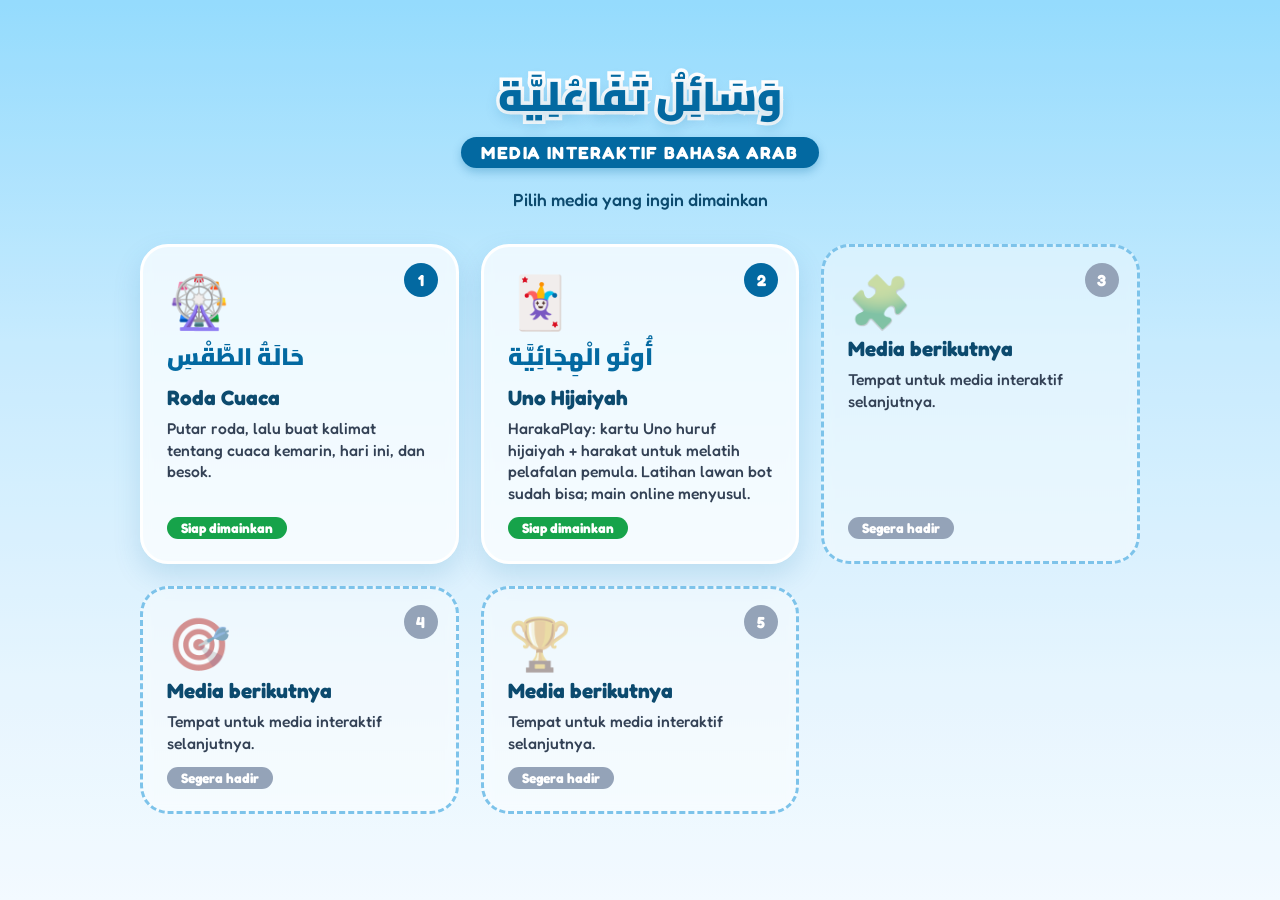
==== index.html @ 485e68a6 "Update versi terbaru" ====
<!DOCTYPE html>
<html lang="id">

<head>
    <meta charset="UTF-8">
    <meta name="viewport" content="width=device-width, initial-scale=1.0">
    <title>Media Interaktif Bahasa Arab</title>
    <link rel="stylesheet" href="assets/css/fonts.css">

    <link rel="stylesheet" href="assets/css/base.css">
    <link rel="stylesheet" href="assets/css/home.css">
</head>

<body>
    <!-- Latar beranda: langit + awan -->
    <div class="page-bg" aria-hidden="true">
        <span class="cloud cloud--1"></span>
        <span class="cloud cloud--2"></span>
        <span class="cloud cloud--3"></span>
    </div>

    <main class="home">
        <header class="home-head">
            <h1>
                <span class="home-ar">وَسَائِلُ تَفَاعُلِيَّة</span>
                <span class="home-title">Media Interaktif Bahasa Arab</span>
            </h1>
            <p class="home-lead">Pilih media yang ingin dimainkan</p>
        </header>

        <!-- Kartu dibuat otomatis dari media-list.js -->
        <section class="grid" id="mediaGrid" aria-label="Daftar media"></section>
    </main>

    <script src="media-list.js"></script>
    <script>
        const STATUS_LABEL = { ready: 'Siap dimainkan', draft: 'Dalam pembuatan', soon: 'Segera hadir' };
        const grid = document.getElementById('mediaGrid');

        MEDIA_LIST.forEach(function (m, i) {
            const isLink = m.href && m.status !== 'soon';
            const card = document.createElement(isLink ? 'a' : 'div');
            card.className = 'card' + (m.status === 'soon' ? ' card--soon' : '');
            if (isLink) card.href = m.href;

            const parts = [];
            parts.push('<span class="card-num">' + (i + 1) + '</span>');
            parts.push('<div class="card-emoji">' + m.emoji + '</div>');
            if (m.ar) parts.push('<div class="card-ar">' + m.ar + '</div>');
            parts.push('<h2 class="card-name">' + m.title + '</h2>');
            parts.push('<p class="card-desc">' + m.desc + '</p>');
            parts.push('<span class="card-tag tag--' + m.status + '">' + STATUS_LABEL[m.status] + '</span>');
            card.innerHTML = parts.join('');

            grid.appendChild(card);
        });
    </script>
</body>

</html>
---- assets/css/fonts.css ----
/* =====================================================
   FONTS.CSS — font yang sudah DIUNDUH ke folder assets/fonts,
   jadi situs tetap tampil benar walau tanpa internet.

   Cairo              : judul, kata Arab utama, gelembung panah
   Scheherazade New   : kalimat kecil di dalam roda (harakat jelas)
   Fredoka            : tulisan Latin / tombol
   (Semua berlisensi SIL Open Font License — lihat LICENSE-*.txt)
   ===================================================== */

@font-face {
  font-family: 'Cairo';
  font-style: normal;
  font-weight: 700;
  font-display: swap;
  src: url('../fonts/cairo-arabic-700-normal.woff2') format('woff2');
  unicode-range: U+0600-06FF,U+0750-077F,U+0870-088E,U+0890-0891,U+0897-08E1,U+08E3-08FF,U+200C-200E,U+2010-2011,U+204F,U+2E41,U+FB50-FDFF,U+FE70-FE74,U+FE76-FEFC;
}

@font-face {
  font-family: 'Cairo';
  font-style: normal;
  font-weight: 700;
  font-display: swap;
  src: url('../fonts/cairo-latin-700-normal.woff2') format('woff2');
  unicode-range: U+0000-00FF,U+0131,U+0152-0153,U+02BB-02BC,U+02C6,U+02DA,U+02DC,U+2000-206F,U+20AC,U+2122,U+2191,U+2193,U+2212,U+2215,U+FEFF,U+FFFD;
}

@font-face {
  font-family: 'Cairo';
  font-style: normal;
  font-weight: 900;
  font-display: swap;
  src: url('../fonts/cairo-arabic-900-normal.woff2') format('woff2');
  unicode-range: U+0600-06FF,U+0750-077F,U+0870-088E,U+0890-0891,U+0897-08E1,U+08E3-08FF,U+200C-200E,U+2010-2011,U+204F,U+2E41,U+FB50-FDFF,U+FE70-FE74,U+FE76-FEFC;
}

@font-face {
  font-family: 'Cairo';
  font-style: normal;
  font-weight: 900;
  font-display: swap;
  src: url('../fonts/cairo-latin-900-normal.woff2') format('woff2');
  unicode-range: U+0000-00FF,U+0131,U+0152-0153,U+02BB-02BC,U+02C6,U+02DA,U+02DC,U+2000-206F,U+20AC,U+2122,U+2191,U+2193,U+2212,U+2215,U+FEFF,U+FFFD;
}

@font-face {
  font-family: 'Fredoka';
  font-style: normal;
  font-weight: 500;
  font-display: swap;
  src: url('../fonts/fredoka-latin-500-normal.woff2') format('woff2');
  unicode-range: U+0000-00FF,U+0131,U+0152-0153,U+02BB-02BC,U+02C6,U+02DA,U+02DC,U+2000-206F,U+20AC,U+2122,U+2191,U+2193,U+2212,U+2215,U+FEFF,U+FFFD;
}

@font-face {
  font-family: 'Scheherazade New';
  font-style: normal;
  font-weight: 500;
  font-display: swap;
  src: url('../fonts/scheherazade-new-arabic-500-normal.woff2') format('woff2');
  unicode-range: U+0600-06FF,U+0750-077F,U+0870-088E,U+0890-0891,U+0897-08E1,U+08E3-08FF,U+200C-200E,U+2010-2011,U+204F,U+2E41,U+FB50-FDFF,U+FE70-FE74,U+FE76-FEFC;
}

@font-face {
  font-family: 'Scheherazade New';
  font-style: normal;
  font-weight: 500;
  font-display: swap;
  src: url('../fonts/scheherazade-new-latin-500-normal.woff2') format('woff2');
  unicode-range: U+0000-00FF,U+0131,U+0152-0153,U+02BB-02BC,U+02C6,U+02DA,U+02DC,U+2000-206F,U+20AC,U+2122,U+2191,U+2193,U+2212,U+2215,U+FEFF,U+FFFD;
}

@font-face {
  font-family: 'Fredoka';
  font-style: normal;
  font-weight: 700;
  font-display: swap;
  src: url('../fonts/fredoka-latin-700-normal.woff2') format('woff2');
  unicode-range: U+0000-00FF,U+0131,U+0152-0153,U+02BB-02BC,U+02C6,U+02DA,U+02DC,U+2000-206F,U+20AC,U+2122,U+2191,U+2193,U+2212,U+2215,U+FEFF,U+FFFD;
}

@font-face {
  font-family: 'Scheherazade New';
  font-style: normal;
  font-weight: 700;
  font-display: swap;
  src: url('../fonts/scheherazade-new-arabic-700-normal.woff2') format('woff2');
  unicode-range: U+0600-06FF,U+0750-077F,U+0870-088E,U+0890-0891,U+0897-08E1,U+08E3-08FF,U+200C-200E,U+2010-2011,U+204F,U+2E41,U+FB50-FDFF,U+FE70-FE74,U+FE76-FEFC;
}

@font-face {
  font-family: 'Scheherazade New';
  font-style: normal;
  font-weight: 700;
  font-display: swap;
  src: url('../fonts/scheherazade-new-latin-700-normal.woff2') format('woff2');
  unicode-range: U+0000-00FF,U+0131,U+0152-0153,U+02BB-02BC,U+02C6,U+02DA,U+02DC,U+2000-206F,U+20AC,U+2122,U+2191,U+2193,U+2212,U+2215,U+FEFF,U+FFFD;
}
---- assets/css/base.css ----
/* =====================================================
   BASE.CSS — gaya dasar yang dipakai SEMUA media interaktif
   (font, warna, latar langit, awan). Satu kali dibuat,
   dipakai ulang oleh setiap media di folder /media/.
   ===================================================== */

:root {
  /* Font */
  --font-ui: 'Fredoka', 'Segoe UI', sans-serif;
  --font-ar: 'Cairo', 'Segoe UI', sans-serif;
  --font-sub: 'Scheherazade New', 'Cairo', serif;

  /* Warna */
  --ink: #0c4a6e;
  --ink-soft: #1e3a8a;
  --brand: #0369a1;
  --card: rgba(255, 255, 255, 0.72);

  /* Foto latar (opsional). Diisi dari style.css masing-masing media. */
  --bg-image: none;
}

*,
*::before,
*::after {
  box-sizing: border-box;
}

html,
body {
  margin: 0;
}

body {
  font-family: var(--font-ui);
  color: var(--ink);
  min-height: 100vh;
  user-select: none;
  -webkit-tap-highlight-color: transparent;
}

/* ---------- Latar belakang ---------- */
/* Urutan lapisan: foto (kalau ada) -> gradasi langit.
   Kalau foto belum ada, otomatis tampil gradasi saja. */
.page-bg {
  position: fixed;
  inset: 0;
  z-index: -1;
  overflow: hidden;
  background:
    var(--bg-image) center / cover no-repeat,
    linear-gradient(180deg, #7dd3fc 0%, #bae6fd 38%, #e0f2fe 75%, #f0f9ff 100%);
}

/* Lapisan putih tipis supaya konten tetap terbaca di atas foto */
.page-bg::after {
  content: "";
  position: absolute;
  inset: 0;
  background: rgba(255, 255, 255, 0.18);
}

/* Awan melayang (murni CSS, tanpa gambar) */
.cloud {
  position: absolute;
  left: -220px;
  width: 140px;
  height: 44px;
  background: #fff;
  border-radius: 999px;
  opacity: 0.75;
  animation: cloud-drift linear infinite;
  z-index: 1;
}

.cloud::before,
.cloud::after {
  content: "";
  position: absolute;
  background: #fff;
  border-radius: 50%;
}

.cloud::before {
  width: 64px;
  height: 64px;
  top: -30px;
  left: 22px;
}

.cloud::after {
  width: 84px;
  height: 84px;
  top: -44px;
  left: 62px;
}

.cloud--1 { top: 10%; animation-duration: 80s; animation-delay: -30s; }
.cloud--2 { top: 38%; animation-duration: 110s; animation-delay: -70s; transform: scale(0.8); opacity: 0.55; }
.cloud--3 { top: 72%; animation-duration: 95s; animation-delay: -10s; transform: scale(1.2); opacity: 0.6; }

@keyframes cloud-drift {
  from { left: -220px; }
  to   { left: 100%; }
}

@media (prefers-reduced-motion: reduce) {
  .cloud { animation: none; left: 12%; }
  .cloud--2 { left: 70%; }
  .cloud--3 { left: 30%; }
}

/* ---------- Tombol kembali ke beranda ---------- */
.btn-back {
  position: fixed;
  top: 14px;
  left: 14px;
  z-index: 50;
  display: inline-flex;
  align-items: center;
  gap: 6px;
  padding: 9px 18px;
  font-family: var(--font-ui);
  font-size: 1.05rem;
  font-weight: 700;
  color: var(--brand);
  text-decoration: none;
  background: #fff;
  border: 3px solid #38bdf8;
  border-radius: 999px;
  box-shadow: 0 6px 14px rgba(3, 105, 161, 0.2);
  transition: transform 0.15s ease, background 0.15s ease;
}

.btn-back:hover { transform: translateX(-2px); background: #f0f9ff; }
.btn-back:focus-visible { outline: 4px solid #fde047; outline-offset: 3px; }

/* ---------- Tombol musik latar (dibuat oleh backsound.js) ---------- */
.btn-sound {
  position: fixed;
  top: 14px;
  right: 14px;
  z-index: 50;
  width: 50px;
  height: 50px;
  padding: 0;
  font-size: 1.5rem;
  line-height: 1;
  cursor: pointer;
  background: #fff;
  border: 3px solid #38bdf8;
  border-radius: 50%;
  box-shadow: 0 6px 14px rgba(3, 105, 161, 0.2);
  transition: transform 0.15s ease;
}

.btn-sound:hover { transform: scale(1.08); }
.btn-sound:focus-visible { outline: 4px solid #fde047; outline-offset: 3px; }

/* Beri ruang di judul supaya tidak tertimpa tombol di layar sempit */
@media (max-width: 700px) {
  body .page-header { padding-top: 66px; }
}
---- assets/css/home.css ----
/* =====================================================
   HOME.CSS — tampilan beranda (kumpulan media)
   ===================================================== */

.home {
  max-width: 1040px;
  margin: 0 auto;
  padding: 44px 20px 60px;
}

.home-head { text-align: center; margin-bottom: 34px; }

.home-ar {
  display: block;
  font-family: var(--font-ar);
  font-weight: 900;
  font-size: 2.6rem;
  line-height: 1.5;
  color: var(--brand);
  -webkit-text-stroke: 7px #fff;
  paint-order: stroke fill;
  text-shadow: 0 6px 14px rgba(3, 105, 161, 0.25);
}

.home-title {
  display: inline-block;
  margin: 4px 0 0;
  padding: 5px 20px;
  font-size: 1.1rem;
  font-weight: 700;
  letter-spacing: 0.08em;
  text-transform: uppercase;
  color: #fff;
  background: var(--brand);
  border-radius: 999px;
  box-shadow: 0 4px 10px rgba(3, 105, 161, 0.3);
}

.home-lead { margin: 16px 0 0; font-size: 1.1rem; }

.grid {
  display: grid;
  grid-template-columns: repeat(auto-fill, minmax(290px, 1fr));
  gap: 22px;
}

.card {
  position: relative;
  display: flex;
  flex-direction: column;
  align-items: flex-start;
  gap: 4px;
  padding: 26px 24px 22px;
  color: inherit;
  text-decoration: none;
  background: var(--card);
  -webkit-backdrop-filter: blur(6px);
  backdrop-filter: blur(6px);
  border: 3px solid #fff;
  border-radius: 28px;
  box-shadow: 0 12px 28px rgba(3, 105, 161, 0.15);
  transition: transform 0.2s ease, box-shadow 0.2s ease;
}

a.card:hover {
  transform: translateY(-5px);
  box-shadow: 0 18px 34px rgba(3, 105, 161, 0.24);
}

a.card:focus-visible { outline: 4px solid #fde047; outline-offset: 3px; }

.card-num {
  position: absolute;
  top: 16px;
  right: 18px;
  width: 34px;
  height: 34px;
  display: grid;
  place-items: center;
  font-weight: 700;
  color: #fff;
  background: var(--brand);
  border-radius: 50%;
}

.card-emoji { font-size: 3.2rem; line-height: 1.1; }

.card-ar {
  font-family: var(--font-ar);
  font-weight: 900;
  font-size: 1.5rem;
  color: var(--brand);
}

.card-name { margin: 2px 0 0; font-size: 1.3rem; }
.card-desc { margin: 4px 0 8px; font-size: 0.98rem; line-height: 1.4; color: #334155; }

.card-tag {
  margin-top: auto;
  padding: 3px 14px;
  font-size: 0.85rem;
  font-weight: 700;
  color: #fff;
  border-radius: 999px;
}

.tag--ready { background: #16a34a; }
.tag--draft { background: #d97706; }
.tag--soon  { background: #94a3b8; }

/* Slot kosong (belum ada media) */
.card--soon {
  cursor: default;
  background: rgba(255, 255, 255, 0.45);
  border: 3px dashed #7dc3ea;
  box-shadow: none;
}

.card--soon .card-emoji { opacity: 0.55; filter: grayscale(0.4); }
.card--soon .card-num { background: #94a3b8; }
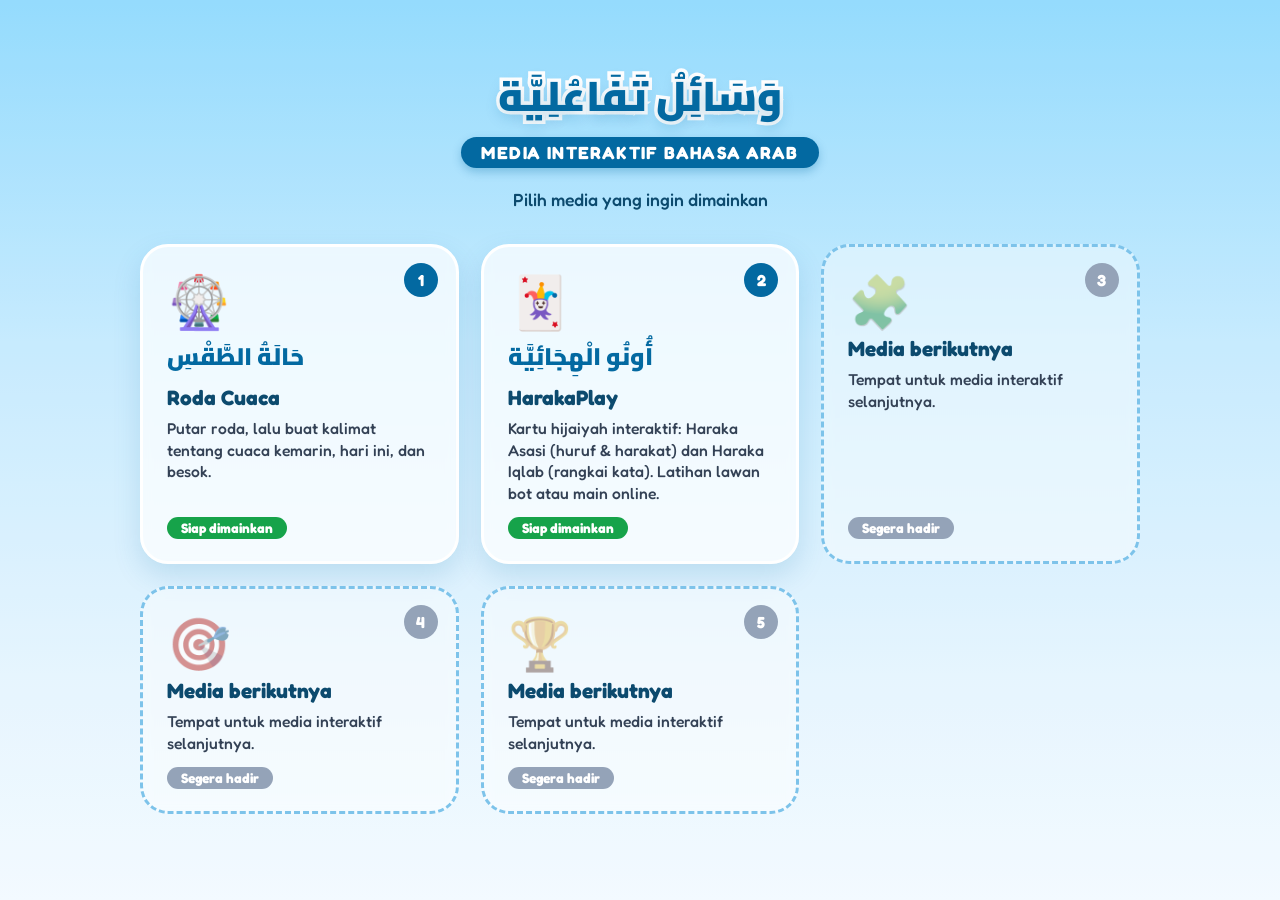
==== commit d686cad7: "tambah haraka syadid" ====
--- a/index.html
+++ b/index.html
@@ -57,4 +57,4 @@
     </script>
 </body>
 
-</html>
+</html>
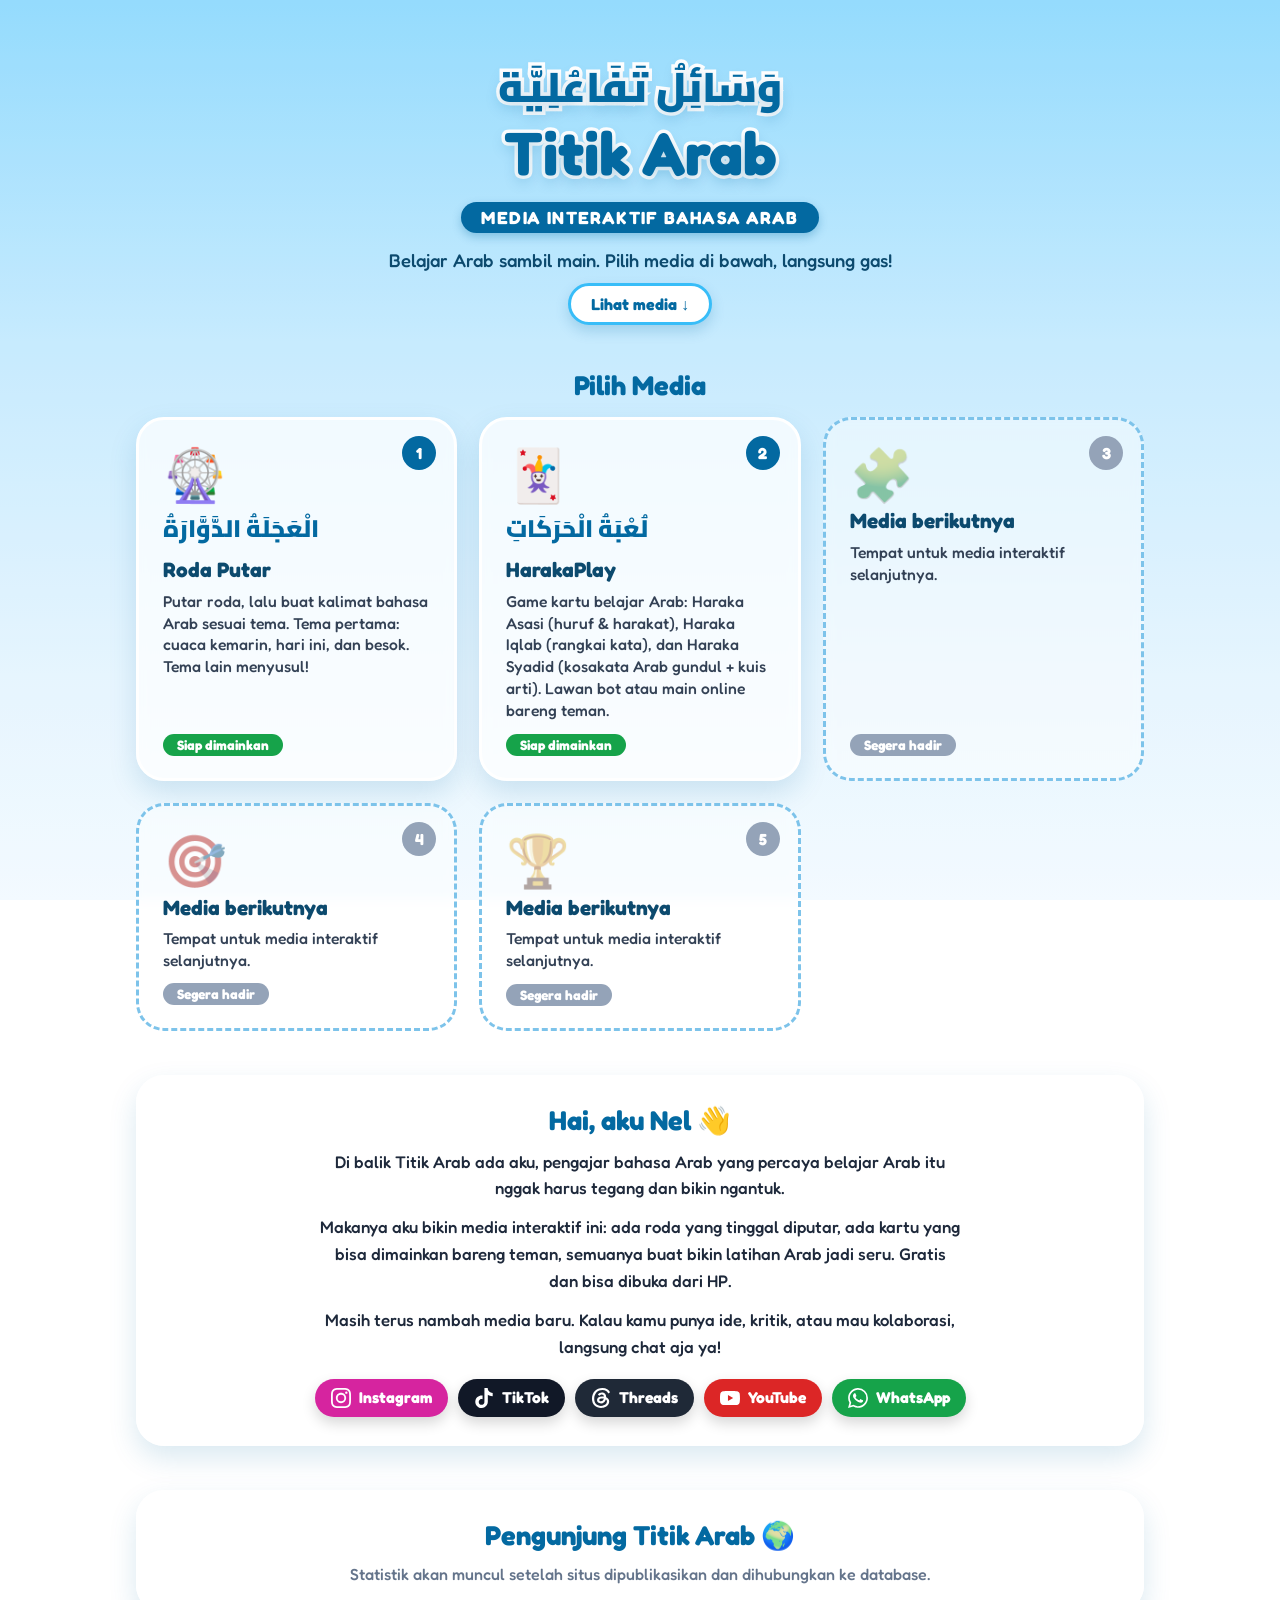
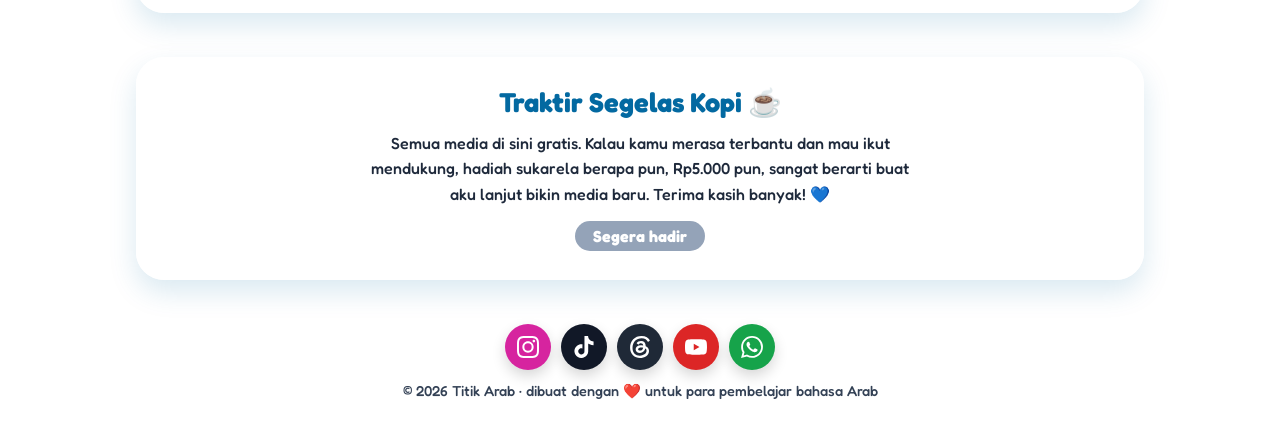
==== commit 8cfe6d07: "update all" ====
--- a/index.html
+++ b/index.html
@@ -4,9 +4,14 @@
 <head>
     <meta charset="UTF-8">
     <meta name="viewport" content="width=device-width, initial-scale=1.0">
-    <title>Media Interaktif Bahasa Arab</title>
+    <title>Titik Arab — Media Interaktif Bahasa Arab</title>
+    <meta name="description"
+        content="Media interaktif belajar bahasa Arab: roda putar dan kartu hijaiyah HarakaPlay. Gratis, bisa dibuka dari HP.">
+    <meta property="og:title" content="Titik Arab — Media Interaktif Bahasa Arab">
+    <meta property="og:description"
+        content="Belajar Arab sambil main: roda putar, kartu hijaiyah, dan lainnya. Gratis!">
+    <meta property="og:type" content="website">
     <link rel="stylesheet" href="assets/css/fonts.css">
-
     <link rel="stylesheet" href="assets/css/base.css">
     <link rel="stylesheet" href="assets/css/home.css">
 </head>
@@ -20,41 +25,56 @@
     </div>
 
     <main class="home">
+
+        <!-- ===== Kepala ===== -->
         <header class="home-head">
             <h1>
                 <span class="home-ar">وَسَائِلُ تَفَاعُلِيَّة</span>
+                <span class="home-brand">Titik Arab</span>
                 <span class="home-title">Media Interaktif Bahasa Arab</span>
             </h1>
-            <p class="home-lead">Pilih media yang ingin dimainkan</p>
+            <p class="home-lead">Belajar Arab sambil main. Pilih media di bawah, langsung gas!</p>
+            <a class="home-skip" href="#media">Lihat media ↓</a>
         </header>
 
-        <!-- Kartu dibuat otomatis dari media-list.js -->
-        <section class="grid" id="mediaGrid" aria-label="Daftar media"></section>
+        <!-- ===== Daftar media (dibuat otomatis dari media-list.js) ===== -->
+        <section id="media" class="block" aria-labelledby="mediaTitle">
+            <h2 class="block-title" id="mediaTitle">Pilih Media</h2>
+            <div class="grid" id="mediaGrid"></div>
+        </section>
+
+        <!-- ===== Tentang ===== -->
+        <section class="block panel about" aria-labelledby="aboutTitle">
+            <h2 class="block-title" id="aboutTitle"></h2>
+            <div class="about__text" id="aboutText"></div>
+            <div class="social-row" id="socialRow"></div>
+        </section>
+
+        <!-- ===== Statistik kunjungan ===== -->
+        <section class="block panel stats" id="stats" aria-labelledby="statsTitle">
+            <h2 class="block-title" id="statsTitle">Pengunjung Titik Arab 🌍</h2>
+            <div id="statsBody">
+                <p class="stats__none">Memuat…</p>
+            </div>
+        </section>
+
+        <!-- ===== Dukungan sukarela ===== -->
+        <section class="block panel support" aria-labelledby="supportTitle">
+            <h2 class="block-title" id="supportTitle"></h2>
+            <p class="support__text" id="supportText"></p>
+            <div class="support__actions" id="supportActions"></div>
+        </section>
+
+        <!-- ===== Kaki halaman ===== -->
+        <footer class="foot">
+            <div class="social-row social-row--icons" id="footSocial"></div>
+            <p>© <span id="year"></span> Titik Arab · dibuat dengan ❤️ untuk para pembelajar bahasa Arab</p>
+        </footer>
     </main>
 
     <script src="media-list.js"></script>
-    <script>
-        const STATUS_LABEL = { ready: 'Siap dimainkan', draft: 'Dalam pembuatan', soon: 'Segera hadir' };
-        const grid = document.getElementById('mediaGrid');
-
-        MEDIA_LIST.forEach(function (m, i) {
-            const isLink = m.href && m.status !== 'soon';
-            const card = document.createElement(isLink ? 'a' : 'div');
-            card.className = 'card' + (m.status === 'soon' ? ' card--soon' : '');
-            if (isLink) card.href = m.href;
-
-            const parts = [];
-            parts.push('<span class="card-num">' + (i + 1) + '</span>');
-            parts.push('<div class="card-emoji">' + m.emoji + '</div>');
-            if (m.ar) parts.push('<div class="card-ar">' + m.ar + '</div>');
-            parts.push('<h2 class="card-name">' + m.title + '</h2>');
-            parts.push('<p class="card-desc">' + m.desc + '</p>');
-            parts.push('<span class="card-tag tag--' + m.status + '">' + STATUS_LABEL[m.status] + '</span>');
-            card.innerHTML = parts.join('');
-
-            grid.appendChild(card);
-        });
-    </script>
+    <script src="site-config.js"></script>
+    <script src="assets/js/home.js"></script>
 </body>
 
 </html>
--- a/assets/css/home.css
+++ b/assets/css/home.css
@@ -5,16 +5,17 @@
 .home {
   max-width: 1040px;
   margin: 0 auto;
-  padding: 44px 20px 60px;
+  padding: 56px 16px 40px;
 }
 
 .home-head { text-align: center; margin-bottom: 34px; }
+.home-head h1 { margin: 0; }
 
 .home-ar {
   display: block;
   font-family: var(--font-ar);
   font-weight: 900;
-  font-size: 2.6rem;
+  font-size: clamp(1.8rem, 7vw, 2.6rem);
   line-height: 1.5;
   color: var(--brand);
   -webkit-text-stroke: 7px #fff;
@@ -118,3 +119,145 @@
 
 .card--soon .card-emoji { opacity: 0.55; filter: grayscale(0.4); }
 .card--soon .card-num { background: #94a3b8; }
+
+
+/* =====================================================
+   BERANDA BARU: merek, blok, tentang, statistik, dukungan, kaki
+   ===================================================== */
+.home-brand {
+  display: block;
+  margin: 2px 0 6px;
+  font-family: var(--font-ui);
+  font-weight: 700;
+  font-size: clamp(2.4rem, 11vw, 3.8rem);
+  line-height: 1.1;
+  color: var(--brand);
+  -webkit-text-stroke: 7px #fff;
+  paint-order: stroke fill;
+  text-shadow: 0 6px 14px rgba(3, 105, 161, 0.25);
+}
+.home-title { font-size: clamp(0.8rem, 3vw, 1.1rem); }
+.home-lead { margin: 16px auto 0; max-width: 520px; font-size: clamp(1rem, 3.8vw, 1.15rem); font-weight: 500; }
+.home-skip {
+  display: inline-block;
+  margin-top: 12px;
+  padding: 8px 20px;
+  font-weight: 700;
+  color: var(--brand);
+  text-decoration: none;
+  background: #fff;
+  border: 3px solid #38bdf8;
+  border-radius: 999px;
+  box-shadow: 0 6px 14px rgba(3, 105, 161, 0.2);
+  transition: transform 0.15s ease;
+}
+.home-skip:hover { transform: translateY(-2px); }
+.home-skip:focus-visible { outline: 4px solid #fde047; outline-offset: 3px; }
+
+.block { margin-top: 44px; scroll-margin-top: 20px; }
+.block-title {
+  margin: 0 0 16px;
+  font-size: clamp(1.3rem, 5vw, 1.7rem);
+  text-align: center;
+  color: var(--brand);
+}
+.panel {
+  padding: 26px 22px;
+  background: var(--card);
+  -webkit-backdrop-filter: blur(6px);
+  backdrop-filter: blur(6px);
+  border: 3px solid #fff;
+  border-radius: 28px;
+  box-shadow: 0 12px 28px rgba(3, 105, 161, 0.15);
+}
+.panel .block-title { margin-bottom: 12px; }
+
+/* Tentang */
+.about__text { max-width: 640px; margin: 0 auto; text-align: center; }
+.about__text p { margin: 0 0 12px; font-size: 1.05rem; line-height: 1.6; color: #1e293b; user-select: text; }
+
+/* Tombol sosial */
+.social-row { display: flex; flex-wrap: wrap; justify-content: center; gap: 10px; margin-top: 18px; }
+.soc {
+  display: inline-flex;
+  align-items: center;
+  gap: 8px;
+  padding: 9px 16px;
+  font-weight: 700;
+  font-size: 0.98rem;
+  color: #fff;
+  text-decoration: none;
+  background: var(--c, var(--brand));
+  border-radius: 999px;
+  box-shadow: 0 6px 14px rgba(0, 0, 0, 0.16);
+  transition: transform 0.15s ease, filter 0.15s ease;
+}
+.soc svg { width: 20px; height: 20px; flex: none; }
+.soc:hover { transform: translateY(-3px); filter: brightness(1.07); }
+.soc:focus-visible { outline: 4px solid #fde047; outline-offset: 3px; }
+.soc--instagram { --c: #d6249f; }
+.soc--tiktok { --c: #111827; }
+.soc--threads { --c: #1f2937; }
+.soc--youtube { --c: #dc2626; }
+.soc--whatsapp { --c: #16a34a; }
+.social-row--icons .soc { width: 46px; height: 46px; padding: 0; justify-content: center; }
+.social-row--icons .soc svg { width: 22px; height: 22px; }
+
+/* Statistik */
+.stats__total { display: flex; flex-direction: column; align-items: center; margin-bottom: 14px; }
+.stats__num { font-size: clamp(2.2rem, 9vw, 3rem); font-weight: 700; line-height: 1.1; color: var(--brand); }
+.stats__lbl { font-weight: 600; color: #475569; }
+.stats__none { margin: 0; text-align: center; color: #64748b; }
+.flags { list-style: none; margin: 0 auto; padding: 0; max-width: 560px; display: grid; gap: 8px; }
+.flag {
+  display: grid;
+  grid-template-columns: 34px minmax(70px, 130px) 1fr auto;
+  align-items: center;
+  gap: 10px;
+  font-size: 0.98rem;
+}
+.flag__img { display: grid; place-items: center; font-size: 0.8rem; font-weight: 700; }
+.flag__img img { display: block; border-radius: 3px; box-shadow: 0 1px 4px rgba(0, 0, 0, 0.3); }
+.flag__name { font-weight: 600; overflow: hidden; text-overflow: ellipsis; white-space: nowrap; }
+.flag__bar { height: 12px; background: rgba(3, 105, 161, 0.12); border-radius: 999px; overflow: hidden; }
+.flag__bar i { display: block; height: 100%; background: linear-gradient(90deg, #38bdf8, #0369a1); border-radius: 999px; }
+.flag__n { font-weight: 700; min-width: 3ch; text-align: right; }
+
+/* Dukungan */
+.support__text { max-width: 560px; margin: 0 auto 14px; text-align: center; line-height: 1.6; color: #1e293b; }
+.support__actions { display: flex; flex-wrap: wrap; justify-content: center; align-items: center; gap: 14px; }
+.btn {
+  display: inline-block;
+  padding: 12px 26px;
+  font-family: var(--font-ui);
+  font-size: 1.1rem;
+  font-weight: 700;
+  color: #fff;
+  text-decoration: none;
+  background: linear-gradient(to bottom, #f472b6, #db2777);
+  border: none;
+  border-bottom: 4px solid #9d174d;
+  border-radius: 999px;
+  cursor: pointer;
+  box-shadow: 0 8px 18px rgba(219, 39, 119, 0.3);
+}
+.btn:hover { filter: brightness(1.06); }
+.btn:focus-visible { outline: 4px solid #fde047; outline-offset: 3px; }
+.btn--small { padding: 6px 16px; font-size: 0.9rem; background: var(--brand); border-bottom-color: #075985; box-shadow: none; }
+.qris { margin: 0; text-align: center; }
+.qris img { display: block; width: min(240px, 70vw); height: auto; background: #fff; padding: 10px; border-radius: 18px; box-shadow: 0 8px 18px rgba(0, 0, 0, 0.15); }
+.qris figcaption { margin-top: 6px; font-size: 0.85rem; color: #475569; }
+.rek { display: flex; align-items: center; gap: 10px; flex-wrap: wrap; justify-content: center; padding: 8px 14px; background: #fff; border-radius: 16px; }
+.rek__text { font-weight: 600; user-select: text; }
+.soon-pill { padding: 5px 18px; font-weight: 700; color: #fff; background: #94a3b8; border-radius: 999px; }
+
+/* Kaki halaman */
+.foot { margin-top: 44px; text-align: center; font-size: 0.9rem; color: #334155; }
+.foot .social-row { margin: 0 0 12px; }
+.foot p { margin: 0; }
+
+@media (max-width: 480px) {
+  .panel { padding: 22px 16px; }
+  .flag { grid-template-columns: 30px minmax(60px, 100px) 1fr auto; gap: 8px; font-size: 0.92rem; }
+  .soc { padding: 8px 13px; font-size: 0.92rem; }
+}
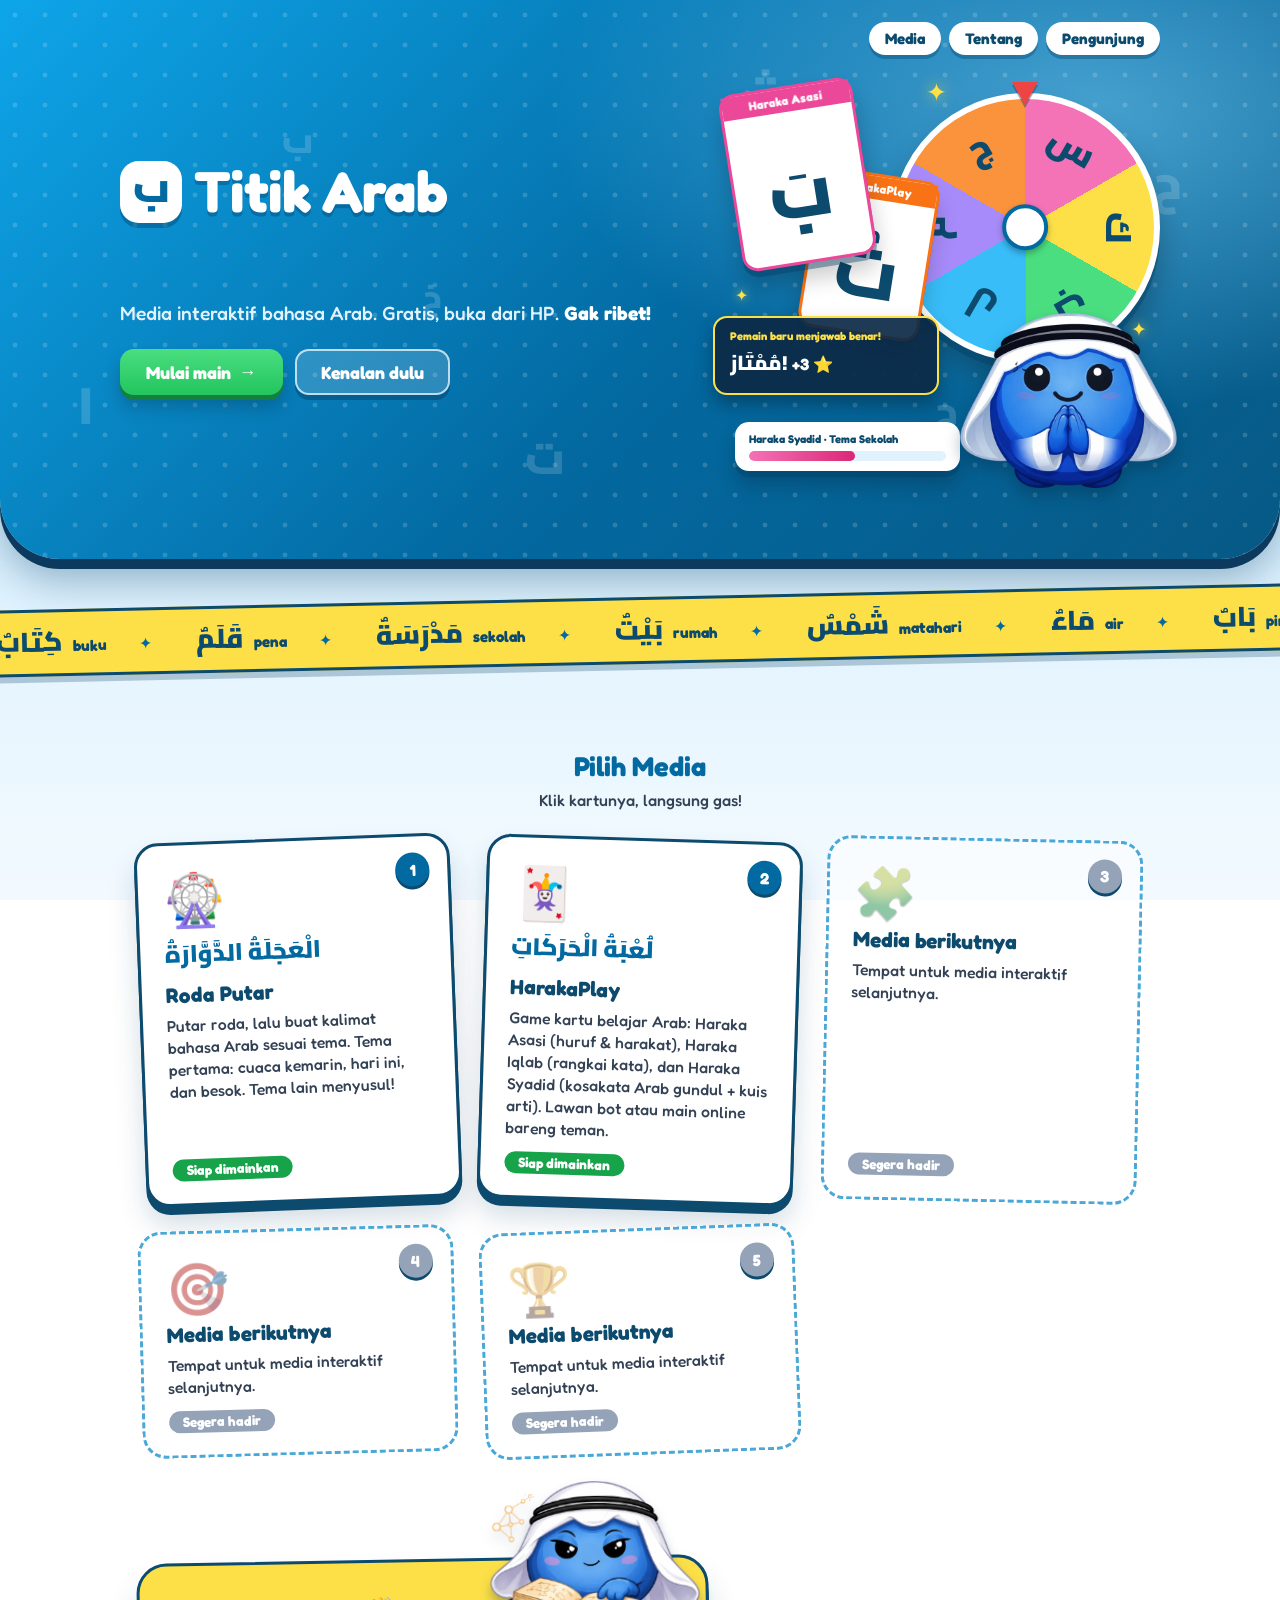
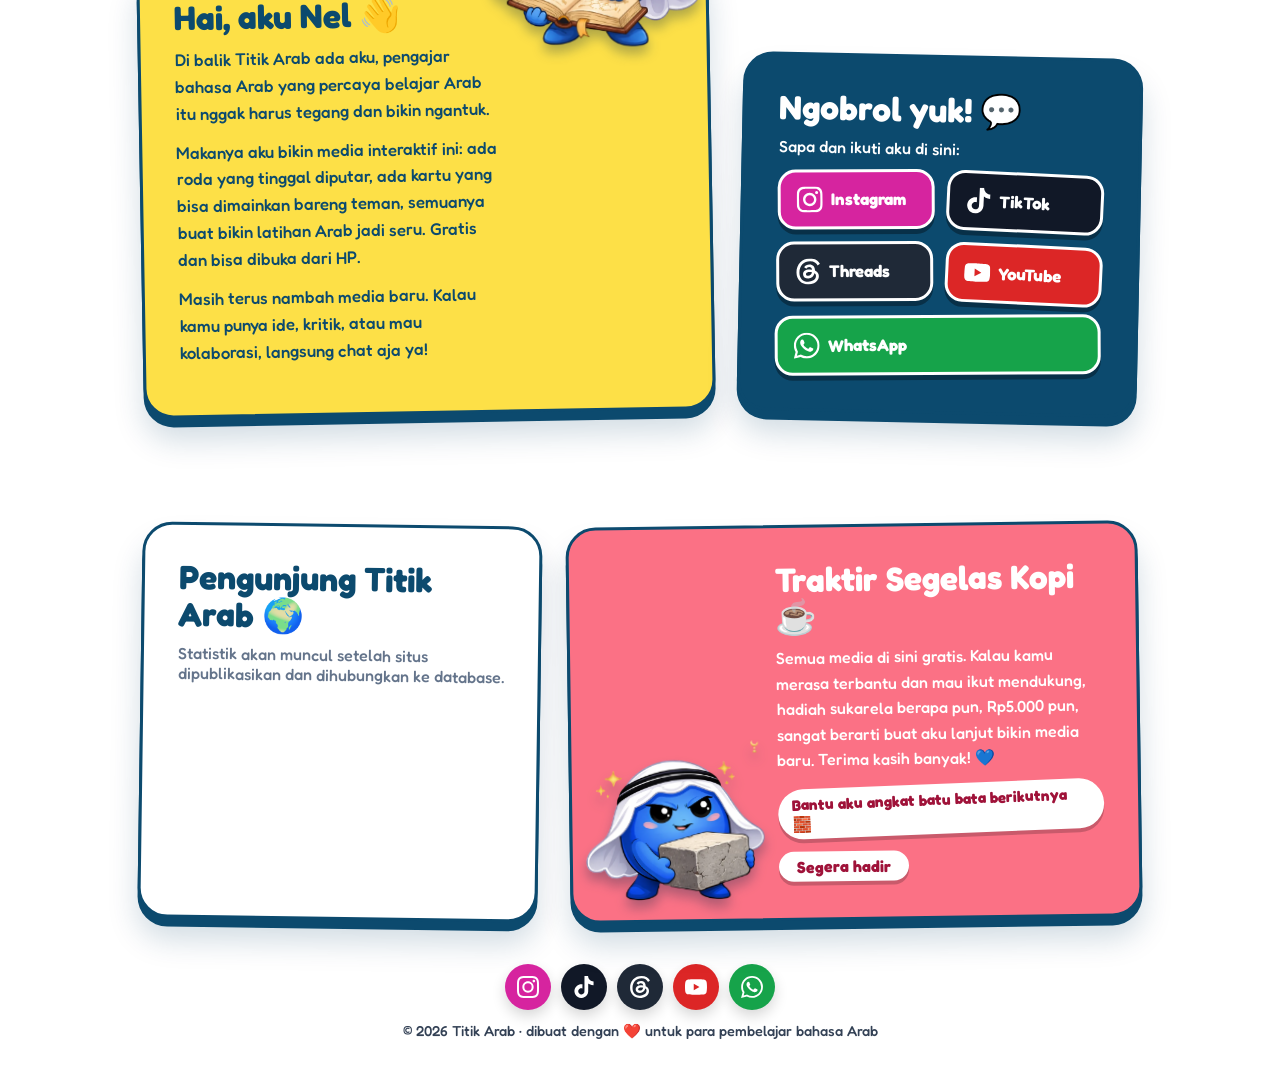
==== commit cbcad72b: "bento dan maskot" ====
--- a/index.html
+++ b/index.html
@@ -5,12 +5,12 @@
     <meta charset="UTF-8">
     <meta name="viewport" content="width=device-width, initial-scale=1.0">
     <title>Titik Arab — Media Interaktif Bahasa Arab</title>
-    <meta name="description"
-        content="Media interaktif belajar bahasa Arab: roda putar dan kartu hijaiyah HarakaPlay. Gratis, bisa dibuka dari HP.">
+    <meta name="description" content="Media interaktif belajar bahasa Arab: roda putar dan kartu hijaiyah HarakaPlay. Gratis, bisa dibuka dari HP.">
     <meta property="og:title" content="Titik Arab — Media Interaktif Bahasa Arab">
-    <meta property="og:description"
-        content="Belajar Arab sambil main: roda putar, kartu hijaiyah, dan lainnya. Gratis!">
+    <meta property="og:description" content="Belajar Arab sambil main: roda putar, kartu hijaiyah, dan lainnya. Gratis!">
     <meta property="og:type" content="website">
+    <meta name="theme-color" content="#0369a1">
+    <script>document.documentElement.classList.add('js');</script>
     <link rel="stylesheet" href="assets/css/fonts.css">
     <link rel="stylesheet" href="assets/css/base.css">
     <link rel="stylesheet" href="assets/css/home.css">
@@ -24,46 +24,147 @@
         <span class="cloud cloud--3"></span>
     </div>
 
+    <!-- ===================== HERO ===================== -->
+    <header class="hero" id="top">
+        <div class="hero__dots" aria-hidden="true"></div>
+        <div class="hero__letters" aria-hidden="true">
+            <span style="--x:6%;--y:68%;--s:3.2rem;--t:19s;--dl:-3s">ا</span>
+            <span style="--x:22%;--y:22%;--s:2.2rem;--t:23s;--dl:-9s">ب</span>
+            <span style="--x:41%;--y:78%;--s:2.8rem;--t:21s;--dl:-14s">ت</span>
+            <span style="--x:58%;--y:12%;--s:3.4rem;--t:26s;--dl:-6s">ث</span>
+            <span style="--x:73%;--y:70%;--s:2.4rem;--t:20s;--dl:-11s">ج</span>
+            <span style="--x:90%;--y:28%;--s:3rem;--t:24s;--dl:-2s">ح</span>
+            <span style="--x:33%;--y:50%;--s:2rem;--t:28s;--dl:-17s">خ</span>
+        </div>
+
+        <nav class="hero__nav" aria-label="Menu utama">
+            <a href="#media">Media</a>
+            <a href="#tentang">Tentang</a>
+            <a href="#stats" class="hero__nav-stat">Pengunjung</a>
+        </nav>
+
+        <div class="hero__inner">
+            <div class="hero__copy">
+                <h1 class="brand">
+                    <span class="brand__mark" aria-hidden="true">
+                        <span class="brand__letter">ب</span>
+                    </span>
+                    <span class="brand__name">Titik Arab</span>
+                    <span class="sr-only"> — Media Interaktif Bahasa Arab</span>
+                </h1>
+
+                <p class="rot" aria-label="Belajar Arab sambil main. Putar roda, bikin kalimat. Tantang bot atau teman.">
+                    <span aria-hidden="true">Belajar Arab sambil main...</span>
+                    <span aria-hidden="true">Putar roda, bikin kalimat...</span>
+                    <span aria-hidden="true">Tantang bot atau teman...</span>
+                </p>
+                <p class="hero__sub">Media interaktif bahasa Arab. Gratis, buka dari HP. <b>Gak ribet!</b></p>
+
+                <div class="hero__cta">
+                    <a class="cta" href="#media">Mulai main <span aria-hidden="true">→</span></a>
+                    <a class="cta cta--ghost" href="#tentang">Kenalan dulu</a>
+                </div>
+            </div>
+
+            <!-- Panggung ilustrasi yang melayang (hiasan saja) -->
+            <div class="stage" id="stage" aria-hidden="true">
+
+                <div class="px px--card2" style="--d:10">
+                    <div class="fl" style="--dur:6.5s;--dl:-1s">
+                        <div class="gcard gcard--orange"><i>HarakaPlay</i><b>تُ</b></div>
+                    </div>
+                </div>
+
+                <div class="px px--card1" style="--d:18">
+                    <div class="fl" style="--dur:5.5s;--dl:-3s">
+                        <div class="gcard gcard--pink"><i>Haraka Asasi</i><b>بَ</b></div>
+                    </div>
+                </div>
+
+                <div class="px px--wheel" style="--d:26">
+                    <div class="fl" style="--dur:7s">
+                        <div class="wheelbox">
+                            <span class="wheelbox__ptr"></span>
+                            <div class="wheelbox__disc">
+                                <span style="--i:0">س</span><span style="--i:1">ك</span><span style="--i:2">ب</span>
+                                <span style="--i:3">ل</span><span style="--i:4">م</span><span style="--i:5">ج</span>
+                            </div>
+                            <span class="wheelbox__hub"></span>
+                        </div>
+                    </div>
+                </div>
+
+                <div class="px px--toast" style="--d:30">
+                    <div class="fl" style="--dur:6s;--dl:-2s">
+                        <div class="toast"><small>Pemain baru menjawab benar!</small><span><b lang="ar">مُمْتَاز!</b> +3 ⭐</span></div>
+                    </div>
+                </div>
+
+                <div class="px px--prog" style="--d:34">
+                    <div class="fl" style="--dur:5s;--dl:-4s">
+                        <div class="prog"><small>Haraka Syadid · Tema Sekolah</small><span class="prog__bar"><i></i></span></div>
+                    </div>
+                </div>
+
+                <div class="px px--mascot" style="--d:40">
+                    <div class="fl" style="--dur:4.2s">
+                        <img class="mascot" src="assets/img/maskot-salam.webp" alt="" width="620" height="500">
+                    </div>
+                </div>
+
+                <span class="spark spark--1">✦</span>
+                <span class="spark spark--2">✦</span>
+                <span class="spark spark--3">✦</span>
+            </div>
+        </div>
+    </header>
+
+    <!-- ===================== PITA KATA (berjalan) ===================== -->
+    <div class="ribbon" aria-hidden="true">
+        <div class="ribbon__track" id="ribbonTrack"></div>
+    </div>
+
     <main class="home">
-
-        <!-- ===== Kepala ===== -->
-        <header class="home-head">
-            <h1>
-                <span class="home-ar">وَسَائِلُ تَفَاعُلِيَّة</span>
-                <span class="home-brand">Titik Arab</span>
-                <span class="home-title">Media Interaktif Bahasa Arab</span>
-            </h1>
-            <p class="home-lead">Belajar Arab sambil main. Pilih media di bawah, langsung gas!</p>
-            <a class="home-skip" href="#media">Lihat media ↓</a>
-        </header>
 
         <!-- ===== Daftar media (dibuat otomatis dari media-list.js) ===== -->
         <section id="media" class="block" aria-labelledby="mediaTitle">
-            <h2 class="block-title" id="mediaTitle">Pilih Media</h2>
+            <h2 class="block-title reveal" id="mediaTitle">Pilih Media</h2>
+            <p class="block-sub reveal">Klik kartunya, langsung gas!</p>
             <div class="grid" id="mediaGrid"></div>
         </section>
 
-        <!-- ===== Tentang ===== -->
-        <section class="block panel about" aria-labelledby="aboutTitle">
-            <h2 class="block-title" id="aboutTitle"></h2>
-            <div class="about__text" id="aboutText"></div>
-            <div class="social-row" id="socialRow"></div>
-        </section>
+        <!-- ===== Kenalan: kotak-kotak bento ===== -->
+        <div class="bento">
 
-        <!-- ===== Statistik kunjungan ===== -->
-        <section class="block panel stats" id="stats" aria-labelledby="statsTitle">
-            <h2 class="block-title" id="statsTitle">Pengunjung Titik Arab 🌍</h2>
-            <div id="statsBody">
-                <p class="stats__none">Memuat…</p>
-            </div>
-        </section>
+            <!-- Tentang -->
+            <section id="tentang" class="tile tile--about reveal" aria-labelledby="aboutTitle">
+                <img class="tile__mas mas--buku" src="assets/img/maskot-buku.webp" alt="Maskot Titik Arab sedang membaca buku" width="620" height="493" loading="lazy">
+                <h2 class="tile__title" id="aboutTitle"></h2>
+                <div class="about__text" id="aboutText"></div>
+            </section>
 
-        <!-- ===== Dukungan sukarela ===== -->
-        <section class="block panel support" aria-labelledby="supportTitle">
-            <h2 class="block-title" id="supportTitle"></h2>
-            <p class="support__text" id="supportText"></p>
-            <div class="support__actions" id="supportActions"></div>
-        </section>
+            <!-- Sosial -->
+            <section class="tile tile--social reveal" aria-labelledby="socTitle">
+                <h2 class="tile__title" id="socTitle">Ngobrol yuk! 💬</h2>
+                <p class="tile__lead">Sapa dan ikuti aku di sini:</p>
+                <div class="social-row" id="socialRow"></div>
+            </section>
+
+            <!-- Statistik kunjungan -->
+            <section class="tile tile--stats reveal" id="stats" aria-labelledby="statsTitle">
+                <h2 class="tile__title" id="statsTitle">Pengunjung Titik Arab 🌍</h2>
+                <div id="statsBody"><p class="stats__none">Memuat…</p></div>
+            </section>
+
+            <!-- Dukungan sukarela -->
+            <section class="tile tile--support reveal" aria-labelledby="supportTitle">
+                <img class="tile__mas mas--batu" src="assets/img/maskot-batu.webp" alt="Maskot Titik Arab mengangkat batu bata" width="620" height="553" loading="lazy">
+                <h2 class="tile__title" id="supportTitle"></h2>
+                <p class="support__text" id="supportText"></p>
+                <p class="support__chip">Bantu aku angkat batu bata berikutnya 🧱</p>
+                <div class="support__actions" id="supportActions"></div>
+            </section>
+        </div>
 
         <!-- ===== Kaki halaman ===== -->
         <footer class="foot">
@@ -77,4 +178,4 @@
     <script src="assets/js/home.js"></script>
 </body>
 
-</html>+</html>
--- a/assets/css/home.css
+++ b/assets/css/home.css
@@ -5,39 +5,8 @@
 .home {
   max-width: 1040px;
   margin: 0 auto;
-  padding: 56px 16px 40px;
-}
-
-.home-head { text-align: center; margin-bottom: 34px; }
-.home-head h1 { margin: 0; }
-
-.home-ar {
-  display: block;
-  font-family: var(--font-ar);
-  font-weight: 900;
-  font-size: clamp(1.8rem, 7vw, 2.6rem);
-  line-height: 1.5;
-  color: var(--brand);
-  -webkit-text-stroke: 7px #fff;
-  paint-order: stroke fill;
-  text-shadow: 0 6px 14px rgba(3, 105, 161, 0.25);
-}
-
-.home-title {
-  display: inline-block;
-  margin: 4px 0 0;
-  padding: 5px 20px;
-  font-size: 1.1rem;
-  font-weight: 700;
-  letter-spacing: 0.08em;
-  text-transform: uppercase;
-  color: #fff;
-  background: var(--brand);
-  border-radius: 999px;
-  box-shadow: 0 4px 10px rgba(3, 105, 161, 0.3);
-}
-
-.home-lead { margin: 16px 0 0; font-size: 1.1rem; }
+  padding: 36px 16px 40px;
+}
 
 .grid {
   display: grid;
@@ -124,36 +93,6 @@
 /* =====================================================
    BERANDA BARU: merek, blok, tentang, statistik, dukungan, kaki
    ===================================================== */
-.home-brand {
-  display: block;
-  margin: 2px 0 6px;
-  font-family: var(--font-ui);
-  font-weight: 700;
-  font-size: clamp(2.4rem, 11vw, 3.8rem);
-  line-height: 1.1;
-  color: var(--brand);
-  -webkit-text-stroke: 7px #fff;
-  paint-order: stroke fill;
-  text-shadow: 0 6px 14px rgba(3, 105, 161, 0.25);
-}
-.home-title { font-size: clamp(0.8rem, 3vw, 1.1rem); }
-.home-lead { margin: 16px auto 0; max-width: 520px; font-size: clamp(1rem, 3.8vw, 1.15rem); font-weight: 500; }
-.home-skip {
-  display: inline-block;
-  margin-top: 12px;
-  padding: 8px 20px;
-  font-weight: 700;
-  color: var(--brand);
-  text-decoration: none;
-  background: #fff;
-  border: 3px solid #38bdf8;
-  border-radius: 999px;
-  box-shadow: 0 6px 14px rgba(3, 105, 161, 0.2);
-  transition: transform 0.15s ease;
-}
-.home-skip:hover { transform: translateY(-2px); }
-.home-skip:focus-visible { outline: 4px solid #fde047; outline-offset: 3px; }
-
 .block { margin-top: 44px; scroll-margin-top: 20px; }
 .block-title {
   margin: 0 0 16px;
@@ -261,3 +200,375 @@
   .flag { grid-template-columns: 30px minmax(60px, 100px) 1fr auto; gap: 8px; font-size: 0.92rem; }
   .soc { padding: 8px 13px; font-size: 0.92rem; }
 }
+
+
+/* =====================================================
+   LANDING: hero bergerak, pita kata, kartu miring, muncul saat scroll
+   ===================================================== */
+html, body { overflow-x: clip; }
+.sr-only { position: absolute; width: 1px; height: 1px; margin: -1px; padding: 0; overflow: hidden; clip: rect(0 0 0 0); white-space: nowrap; border: 0; }
+
+/* ---------- HERO ---------- */
+.hero {
+  --lip: #0b3a5e;
+  position: relative;
+  overflow: hidden;
+  color: #fff;
+  padding: 18px 16px 46px;
+  background:
+    radial-gradient(900px 500px at 85% 20%, rgba(125, 211, 252, 0.55), transparent 60%),
+    linear-gradient(135deg, #0ea5e9 0%, #0369a1 55%, #075985 100%);
+  border-radius: 0 0 clamp(28px, 6vw, 60px) clamp(28px, 6vw, 60px);
+  box-shadow: 0 10px 0 var(--lip), 0 22px 40px rgba(3, 60, 100, 0.35);
+}
+
+/* pola titik yang pelan-pelan bergeser */
+.hero__dots {
+  position: absolute; inset: 0;
+  background-image: radial-gradient(rgba(255, 255, 255, 0.16) 2.2px, transparent 2.7px);
+  background-size: 30px 30px;
+  animation: dots-move 40s linear infinite;
+}
+@keyframes dots-move { to { background-position: 300px 150px; } }
+
+/* huruf hijaiyah melayang di latar */
+.hero__letters span {
+  position: absolute; left: var(--x); top: var(--y);
+  font-family: var(--font-ar); font-weight: 900; font-size: var(--s);
+  line-height: 1; color: rgba(255, 255, 255, 0.16);
+  animation: letter-drift var(--t) ease-in-out var(--dl) infinite;
+  pointer-events: none;
+}
+@keyframes letter-drift {
+  0%, 100% { transform: translate(0, 0) rotate(-8deg); }
+  50% { transform: translate(18px, -34px) rotate(10deg); }
+}
+
+.hero__nav {
+  position: relative; z-index: 3;
+  max-width: 1040px; margin: 0 auto;
+  display: flex; justify-content: flex-end; gap: 8px;
+}
+.hero__nav a {
+  padding: 7px 16px;
+  font-weight: 700; font-size: 0.95rem;
+  color: #0c4a6e; text-decoration: none;
+  background: #fff;
+  border-radius: 999px;
+  box-shadow: 0 4px 0 rgba(3, 60, 100, 0.35);
+  transition: transform 0.15s ease, box-shadow 0.15s ease;
+}
+.hero__nav a:hover { transform: translateY(-2px); box-shadow: 0 6px 0 rgba(3, 60, 100, 0.35); }
+.hero__nav a:active { transform: translateY(2px); box-shadow: 0 2px 0 rgba(3, 60, 100, 0.35); }
+.hero__nav a:focus-visible, .cta:focus-visible { outline: 4px solid #fde047; outline-offset: 3px; }
+
+.hero__inner {
+  position: relative; z-index: 2;
+  max-width: 1040px; margin: 0 auto;
+  display: grid; gap: 26px; align-items: center;
+  padding-top: 18px;
+}
+
+/* ---- teks kiri ---- */
+.hero__copy { text-align: center; }
+.brand { margin: 0; display: inline-flex; align-items: center; gap: 12px; }
+.brand__mark {
+  width: clamp(46px, 11vw, 62px); height: clamp(46px, 11vw, 62px);
+  display: grid; place-items: center;
+  background: #fff; border-radius: 30%;
+  box-shadow: 0 5px 0 rgba(3, 60, 100, 0.4);
+  animation: mark-wobble 6s ease-in-out infinite;
+}
+.brand__letter { font-family: var(--font-ar); font-weight: 900; font-size: clamp(1.9rem, 6vw, 2.6rem); line-height: 1; color: #0369a1; transform: translateY(-4px); }
+.brand__name { font-weight: 700; font-size: clamp(2.3rem, 9vw, 3.6rem); line-height: 1; letter-spacing: -0.01em; text-shadow: 0 4px 0 rgba(3, 60, 100, 0.35); }
+@keyframes mark-wobble { 0%, 86%, 100% { transform: rotate(0); } 90% { transform: rotate(-9deg); } 94% { transform: rotate(7deg); } 97% { transform: rotate(-3deg); } }
+
+/* kalimat yang bergantian */
+.rot {
+  display: grid;
+  margin: 22px 0 0;
+  font-weight: 700;
+  font-size: clamp(1.3rem, 5.6vw, 2.15rem);
+  line-height: 1.2;
+}
+.rot span { grid-area: 1 / 1; opacity: 0; animation: rot-swap 9s infinite; }
+.rot span:nth-child(2) { animation-delay: 3s; }
+.rot span:nth-child(3) { animation-delay: 6s; }
+@keyframes rot-swap {
+  0%   { opacity: 0; transform: translateY(70%); }
+  4%   { opacity: 1; transform: translateY(0); }
+  29%  { opacity: 1; transform: translateY(0); }
+  33%  { opacity: 0; transform: translateY(-70%); }
+  100% { opacity: 0; transform: translateY(-70%); }
+}
+.hero__sub { margin: 8px 0 0; font-size: clamp(1rem, 3.8vw, 1.2rem); font-weight: 500; color: #e0f2fe; }
+.hero__sub b { color: #fff; }
+
+.hero__cta { display: flex; flex-wrap: wrap; justify-content: center; gap: 12px; margin-top: 24px; }
+.cta {
+  display: inline-flex; align-items: center; gap: 8px;
+  padding: 12px 26px;
+  font-family: var(--font-ui); font-weight: 700; font-size: 1.1rem;
+  color: #fff; text-decoration: none;
+  background: linear-gradient(#4ade80, #22c55e);
+  border-radius: 14px;
+  box-shadow: 0 5px 0 #15803d, 0 12px 18px rgba(0, 0, 0, 0.2);
+  transition: transform 0.12s ease, box-shadow 0.12s ease;
+}
+.cta span { display: inline-block; transition: transform 0.2s ease; }
+.cta:hover span { transform: translateX(5px); }
+.cta:hover { transform: translateY(-2px); box-shadow: 0 7px 0 #15803d, 0 16px 22px rgba(0, 0, 0, 0.22); }
+.cta:active { transform: translateY(4px); box-shadow: 0 1px 0 #15803d; }
+.cta--ghost { background: rgba(255, 255, 255, 0.16); box-shadow: 0 5px 0 rgba(3, 60, 100, 0.45); border: 2px solid rgba(255, 255, 255, 0.7); padding: 10px 24px; }
+.cta--ghost:hover { box-shadow: 0 7px 0 rgba(3, 60, 100, 0.45); }
+.cta--ghost:active { box-shadow: 0 1px 0 rgba(3, 60, 100, 0.45); }
+
+/* ---- panggung ilustrasi ---- */
+.stage {
+  --mx: 0; --my: 0;
+  position: relative;
+  width: 28em; height: 26em; max-width: 100%;
+  margin: 0 auto;
+  font-size: clamp(10.5px, 3.3vw, 15.5px);
+}
+.px {
+  position: absolute;
+  translate: calc(var(--mx) * var(--d) * 1px) calc(var(--my) * var(--d) * 1px);
+  transition: translate 0.25s ease-out;
+}
+.fl { animation: bob var(--dur, 6s) ease-in-out var(--dl, 0s) infinite; }
+@keyframes bob { 0%, 100% { transform: translateY(0); } 50% { transform: translateY(-0.7em); } }
+
+/* kartu HarakaPlay */
+.gcard {
+  position: relative; width: 100%; aspect-ratio: 3 / 4;
+  display: flex; flex-direction: column; align-items: center; justify-content: center;
+  background: #fff; border-radius: 1em;
+  border: 0.22em solid var(--c); box-shadow: 0 0.4em 0 rgba(3, 60, 100, 0.4), 0 1em 1.4em rgba(0, 0, 0, 0.2);
+  color: #0c4a6e;
+}
+.gcard i { position: absolute; top: 0; left: 0; right: 0; padding: 0.35em 0; font-style: normal; font-weight: 700; font-size: 0.78em; text-align: center; color: #fff; background: var(--c); }
+.gcard b { font-family: var(--font-ar); font-weight: 900; font-size: 4.6em; line-height: 1.2; margin-top: 0.5em; }
+.gcard--pink { --c: #ec4899; }
+.gcard--orange { --c: #f97316; }
+.px--card1 { left: 1%; top: 2%; width: 31%; rotate: -9deg; z-index: 3; }
+.px--card2 { left: 19%; top: 24%; width: 28%; rotate: 9deg; z-index: 2; }
+
+/* roda */
+.px--wheel { right: 0; top: 4%; width: 62%; z-index: 1; }
+.wheelbox { position: relative; aspect-ratio: 1; }
+.wheelbox__disc {
+  position: absolute; inset: 0; border-radius: 50%;
+  background: conic-gradient(#f472b6 0 60deg, #fde047 0 120deg, #4ade80 0 180deg, #38bdf8 0 240deg, #a78bfa 0 300deg, #fb923c 0 360deg);
+  border: 0.4em solid #fff;
+  box-shadow: 0 0.5em 0 rgba(3, 60, 100, 0.4), 0 1.2em 1.8em rgba(0, 0, 0, 0.25);
+  animation: wheel-spin 9s cubic-bezier(.2, .8, .2, 1) infinite;
+}
+.wheelbox__disc span {
+  position: absolute; inset: 0;
+  transform: rotate(calc(var(--i) * 60deg + 30deg));
+  text-align: center; padding-top: 7%;
+  font-family: var(--font-ar); font-weight: 900; font-size: 2.3em; line-height: 1; color: #0c4a6e;
+}
+@keyframes wheel-spin { 0% { transform: rotate(0); } 38% { transform: rotate(720deg); } 100% { transform: rotate(720deg); } }
+.wheelbox__hub {
+  position: absolute; left: 50%; top: 50%; width: 17%; aspect-ratio: 1;
+  transform: translate(-50%, -50%); background: #fff; border-radius: 50%;
+  border: 0.28em solid #0369a1; box-shadow: 0 0.2em 0.4em rgba(0, 0, 0, 0.3);
+}
+.wheelbox__ptr {
+  position: absolute; left: 50%; top: -0.7em; z-index: 2;
+  transform: translateX(-50%);
+  border-left: 0.85em solid transparent; border-right: 0.85em solid transparent; border-top: 1.5em solid #ef4444;
+  filter: drop-shadow(0 0.2em 0 rgba(3, 60, 100, 0.4));
+}
+
+/* notifikasi + progres */
+.toast {
+  padding: 0.7em 1em; border-radius: 0.9em; color: #fff;
+  background: rgba(12, 42, 70, 0.92); border: 0.15em solid #fde047;
+  box-shadow: 0 0.6em 1.2em rgba(0, 0, 0, 0.3);
+}
+.toast small { display: block; font-size: 0.72em; font-weight: 600; color: #fde047; }
+.toast span { font-size: 1.05em; font-weight: 600; }
+.toast b { font-family: var(--font-ar); font-weight: 900; font-size: 1.25em; unicode-bidi: isolate; }
+.px--toast { left: -3%; bottom: 21%; width: 52%; z-index: 4; animation: toast-pop 8s ease-in-out infinite; }
+@keyframes toast-pop { 0%, 8% { opacity: 0; scale: 0.7; } 14%, 86% { opacity: 1; scale: 1; } 94%, 100% { opacity: 0; scale: 0.9; } }
+
+.prog { padding: 0.65em 0.9em; border-radius: 0.9em; background: #fff; color: #0c4a6e; box-shadow: 0 0.4em 0 rgba(3, 60, 100, 0.35), 0 0.9em 1.3em rgba(0, 0, 0, 0.2); }
+.prog small { display: block; margin-bottom: 0.4em; font-size: 0.72em; font-weight: 700; }
+.prog__bar { display: block; height: 0.7em; background: #e0f2fe; border-radius: 999px; overflow: hidden; }
+.prog__bar i { display: block; height: 100%; width: 54%; background: linear-gradient(90deg, #f472b6, #db2777); border-radius: 999px; transform-origin: left; animation: bar-fill 6s ease-in-out infinite; }
+@keyframes bar-fill { 0% { transform: scaleX(0.05); } 45%, 85% { transform: scaleX(1); } 100% { transform: scaleX(0.05); } }
+.px--prog { left: 2%; bottom: 2%; width: 52%; z-index: 4; }
+
+/* maskot (gambar) di hero */
+.px--mascot { right: -4%; bottom: -2%; width: 50%; z-index: 5; }
+.mascot { display: block; width: 100%; height: auto; filter: drop-shadow(0 0.6em 0.5em rgba(3, 40, 70, 0.35)); }
+
+.spark { position: absolute; color: #fde047; animation: twinkle 2.6s ease-in-out infinite; text-shadow: 0 0 0.6em rgba(253, 224, 71, 0.8); z-index: 6; }
+.spark--1 { left: 46%; top: 0; font-size: 1.6em; }
+.spark--2 { right: 3%; top: 60%; font-size: 1.2em; animation-delay: -0.9s; }
+.spark--3 { left: 2%; top: 52%; font-size: 1em; animation-delay: -1.7s; }
+@keyframes twinkle { 0%, 100% { opacity: 0.25; transform: scale(0.7) rotate(0); } 50% { opacity: 1; transform: scale(1.2) rotate(30deg); } }
+
+/* layar lebar: teks kiri, panggung kanan */
+@media (min-width: 880px) {
+  .hero { padding: 22px 24px 64px; }
+  .hero__inner { grid-template-columns: 1fr 28em; font-size: 15.5px; padding-top: 6px; min-height: 440px; }
+  .hero__inner .stage { font-size: 15.5px; }
+  .hero__copy { text-align: left; }
+  .hero__cta { justify-content: flex-start; }
+  .rot { font-size: clamp(1.9rem, 3.4vw, 2.5rem); }
+}
+
+/* ---------- PITA KATA ---------- */
+.ribbon {
+  position: relative; z-index: 1;
+  margin: 38px -2vw 6px; padding: 10px 0;
+  rotate: -1.2deg;
+  overflow: hidden;
+  background: #fde047;
+  border-top: 3px solid #0c4a6e; border-bottom: 3px solid #0c4a6e;
+  box-shadow: 0 6px 0 rgba(3, 60, 100, 0.25);
+}
+.ribbon__track { display: flex; width: max-content; animation: ribbon 46s linear infinite; }
+.ribbon:hover .ribbon__track { animation-play-state: paused; }
+@keyframes ribbon { to { transform: translateX(-50%); } }
+.rw { display: inline-flex; align-items: baseline; gap: 10px; padding: 0 22px; white-space: nowrap; color: #0c4a6e; }
+.rw b { font-family: var(--font-ar); font-weight: 900; font-size: 1.7rem; line-height: 1.5; }
+.rw span { font-weight: 600; font-size: 0.95rem; }
+.rw::after { content: "✦"; margin-left: 22px; color: #0369a1; }
+
+/* ---------- KARTU MEDIA: stiker miring ---------- */
+.block-sub { margin: -8px 0 20px; text-align: center; font-weight: 500; color: #334155; }
+.grid { gap: 26px; padding: 8px 4px 14px; }
+.card {
+  --r: 0deg;
+  rotate: var(--r);
+  background: #fff;
+  border: 3px solid #0c4a6e;
+  border-radius: 24px;
+  box-shadow: 0 8px 0 #0c4a6e, 0 18px 28px rgba(3, 60, 100, 0.18);
+  -webkit-backdrop-filter: none; backdrop-filter: none;
+  transition: transform 0.22s cubic-bezier(.3, 1.6, .5, 1), box-shadow 0.22s ease, rotate 0.22s ease;
+}
+.grid .card:nth-child(4n + 1) { --r: -2.2deg; }
+.grid .card:nth-child(4n + 2) { --r: 1.8deg; }
+.grid .card:nth-child(4n + 3) { --r: 1.2deg; }
+.grid .card:nth-child(4n + 4) { --r: -1.6deg; }
+a.card:hover { rotate: 0deg; transform: translateY(-8px) scale(1.03); box-shadow: 0 14px 0 #0c4a6e, 0 28px 34px rgba(3, 60, 100, 0.26); }
+a.card:active { transform: translateY(2px) scale(0.99); box-shadow: 0 4px 0 #0c4a6e; }
+a.card:hover .card-emoji { animation: emoji-hop 0.6s ease; }
+@keyframes emoji-hop { 0%, 100% { transform: translateY(0) rotate(0); } 35% { transform: translateY(-10px) rotate(-12deg); } 70% { transform: translateY(0) rotate(8deg); } }
+.card-emoji { display: inline-block; }
+.card--soon { background: rgba(255, 255, 255, 0.55); border: 3px dashed #4aa8d8; box-shadow: none; }
+.card-num { background: #0369a1; box-shadow: 0 3px 0 #0c4a6e; }
+
+/* ---------- MUNCUL SAAT SCROLL ---------- */
+.js .reveal { opacity: 0; translate: 0 34px; transition: opacity 0.7s ease var(--rd, 0s), translate 0.7s cubic-bezier(.2, .8, .2, 1) var(--rd, 0s); }
+.js .reveal.is-in { opacity: 1; translate: 0 0; }
+.panel { border: 3px solid #fff; }
+
+/* statistik: batang tumbuh */
+.flag__bar i { width: 0; transition: width 1s cubic-bezier(.2, .8, .2, 1) 0.15s; }
+.is-in .flag__bar i, .no-reveal .flag__bar i { width: var(--w, 4%); }
+
+/* ---------- Hormati pengaturan "kurangi gerakan" ---------- */
+@media (prefers-reduced-motion: reduce) {
+  *, *::before, *::after { animation: none !important; transition: none !important; }
+  .rot span:not(:first-child) { display: none; }
+  .rot span { opacity: 1; }
+  .px--toast { opacity: 1; }
+  .js .reveal { opacity: 1; translate: 0 0; }
+  .ribbon__track { overflow-x: auto; }
+  .flag__bar i { width: var(--w, 4%); }
+}
+
+
+/* =====================================================
+   BENTO: kotak-kotak berwarna, maskot keluar dari kotaknya
+   ===================================================== */
+.bento {
+  display: grid; grid-template-columns: 1fr; gap: 128px 26px;
+  margin-top: 70px; padding: 0 4px;
+}
+.tile {
+  --r: 0deg; --bg: #fff; --fg: #0c4a6e;
+  position: relative;
+  padding: 70px 24px 28px;
+  color: var(--fg); background: var(--bg);
+  border: 3px solid #0c4a6e; border-radius: 30px;
+  box-shadow: 0 9px 0 #0c4a6e, 0 22px 30px rgba(3, 60, 100, 0.18);
+  rotate: var(--r);
+}
+.tile__title { margin: 0 0 10px; font-size: clamp(1.5rem, 6vw, 2.1rem); line-height: 1.1; text-align: left; color: inherit; }
+.tile__lead { margin: 0 0 4px; font-weight: 500; }
+.tile .about__text { margin: 0; text-align: left; max-width: none; }
+.tile .about__text p { color: inherit; }
+
+/* maskot keluar dari kotak */
+.tile__mas {
+  position: absolute; z-index: 2; height: auto; pointer-events: none;
+  filter: drop-shadow(0 8px 6px rgba(3, 40, 70, 0.3));
+  animation: mas-bob 5s ease-in-out infinite;
+}
+@keyframes mas-bob { 0%, 100% { transform: translateY(0) rotate(-1.5deg); } 50% { transform: translateY(-12px) rotate(1.5deg); } }
+.mas--buku { right: 4%; top: -118px; width: clamp(150px, 42%, 250px); }
+.mas--batu { left: 4%; top: -112px; width: clamp(140px, 40%, 240px); animation-name: mas-lift; animation-duration: 3.2s; }
+@keyframes mas-lift { 0%, 100% { transform: translateY(0) scale(1, 1); } 40% { transform: translateY(-14px) scale(0.98, 1.03); } 60% { transform: translateY(0) scale(1.03, 0.97); } }
+
+/* kotak 1: tentang (kuning) */
+.tile--about { --bg: #fde047; --r: -1deg; padding-top: 74px; }
+.tile--about .about__text p { font-size: 1.05rem; font-weight: 500; }
+
+/* kotak 2: sosial (biru tua) */
+.tile--social { --bg: #0c4a6e; --fg: #fff; --r: 1.2deg; padding-top: 28px; }
+.tile--social .social-row { justify-content: flex-start; margin-top: 12px; display: grid; grid-template-columns: repeat(2, 1fr); gap: 12px; }
+.tile--social .soc {
+  justify-content: flex-start; padding: 14px 16px; border-radius: 18px; font-size: 1.05rem;
+  border: 3px solid #fff; box-shadow: 0 5px 0 rgba(0, 0, 0, 0.35);
+}
+.tile--social .soc svg { width: 26px; height: 26px; }
+.tile--social .soc:nth-child(odd) { rotate: -1.5deg; }
+.tile--social .soc:nth-child(even) { rotate: 1.5deg; }
+.tile--social .soc:hover { rotate: 0deg; transform: translateY(-4px) scale(1.04); box-shadow: 0 9px 0 rgba(0, 0, 0, 0.35); }
+.tile--social .soc:last-child:nth-child(odd) { grid-column: 1 / -1; }
+
+/* kotak 3: statistik (putih, batang tegak) */
+.tile--stats { --bg: #fff; --r: 0.8deg; padding-top: 28px; }
+.tile--stats .stats__total { align-items: flex-start; margin-bottom: 6px; }
+.tile--stats .stats__num { font-size: clamp(2.6rem, 10vw, 3.6rem); color: #0369a1; }
+.tile--stats .stats__lbl { color: #475569; }
+.tile--stats .stats__none { text-align: left; }
+.vbars { list-style: none; margin: 14px 0 0; padding: 0; display: flex; align-items: flex-end; justify-content: space-between; gap: 8px; }
+.vbar { flex: 1 1 0; min-width: 0; display: flex; flex-direction: column; align-items: center; gap: 5px; }
+.vbar__n { font-weight: 700; font-size: 0.95rem; }
+.vbar__track { display: flex; align-items: flex-end; width: 100%; max-width: 44px; height: 150px; background: #e0f2fe; border-radius: 12px 12px 8px 8px; overflow: hidden; }
+.vbar__track i { display: block; width: 100%; height: 0; background: linear-gradient(0deg, #0369a1, #38bdf8); border-radius: 10px 10px 0 0; transition: height 1.1s cubic-bezier(.2, .8, .2, 1) 0.2s; }
+.is-in .vbar__track i { height: var(--h); }
+.vbar__flag { display: grid; place-items: center; font-size: 0.75rem; font-weight: 700; }
+.vbar__flag img { display: block; border-radius: 3px; box-shadow: 0 1px 4px rgba(0, 0, 0, 0.3); }
+.vbar__name { max-width: 100%; font-size: 0.68rem; font-weight: 600; text-align: center; color: #475569; overflow: hidden; text-overflow: ellipsis; white-space: nowrap; }
+@media (max-width: 480px) { .vbar:nth-child(n + 7) { display: none; } }
+
+/* kotak 4: traktir (merah muda) */
+.tile--support { --bg: #fb7185; --fg: #fff; --r: -0.8deg; padding-top: 88px; }
+.tile--support .support__text { margin: 0 0 12px; text-align: left; color: inherit; font-weight: 500; }
+.support__chip { display: inline-block; margin: 0 0 16px; padding: 6px 14px; font-weight: 700; font-size: 0.95rem; color: #9f1239; background: #fff; border-radius: 999px; rotate: -1.5deg; box-shadow: 0 4px 0 rgba(0, 0, 0, 0.2); }
+.tile--support .support__actions { justify-content: flex-start; }
+.tile--support .soon-pill { background: #fff; color: #9f1239; box-shadow: 0 4px 0 rgba(0, 0, 0, 0.2); }
+.tile--support .btn { background: #fff; color: #9f1239; border-bottom-color: #e5e7eb; box-shadow: 0 5px 0 rgba(0, 0, 0, 0.25); }
+
+/* layar lebar: susunan bento */
+@media (min-width: 880px) {
+  .bento { grid-template-columns: repeat(12, 1fr); gap: 110px 28px; margin-top: 90px; }
+  .tile { padding: 34px 34px 36px; }
+  .tile--about { grid-column: 1 / span 7; padding-right: 36%; }
+  .tile--social { grid-column: 8 / span 5; align-self: end; }
+  .tile--stats { grid-column: 1 / span 5; }
+  .tile--support { grid-column: 6 / span 7; padding-left: 36%; align-self: end; }
+  .mas--buku { right: 1%; top: -78px; width: 37%; max-width: none; }
+  .mas--batu { left: 2%; top: auto; bottom: 14px; width: 33%; max-width: none; }
+}
+@media (prefers-reduced-motion: reduce) { .vbar__track i { height: var(--h); } .tile__mas { animation: none; } }
